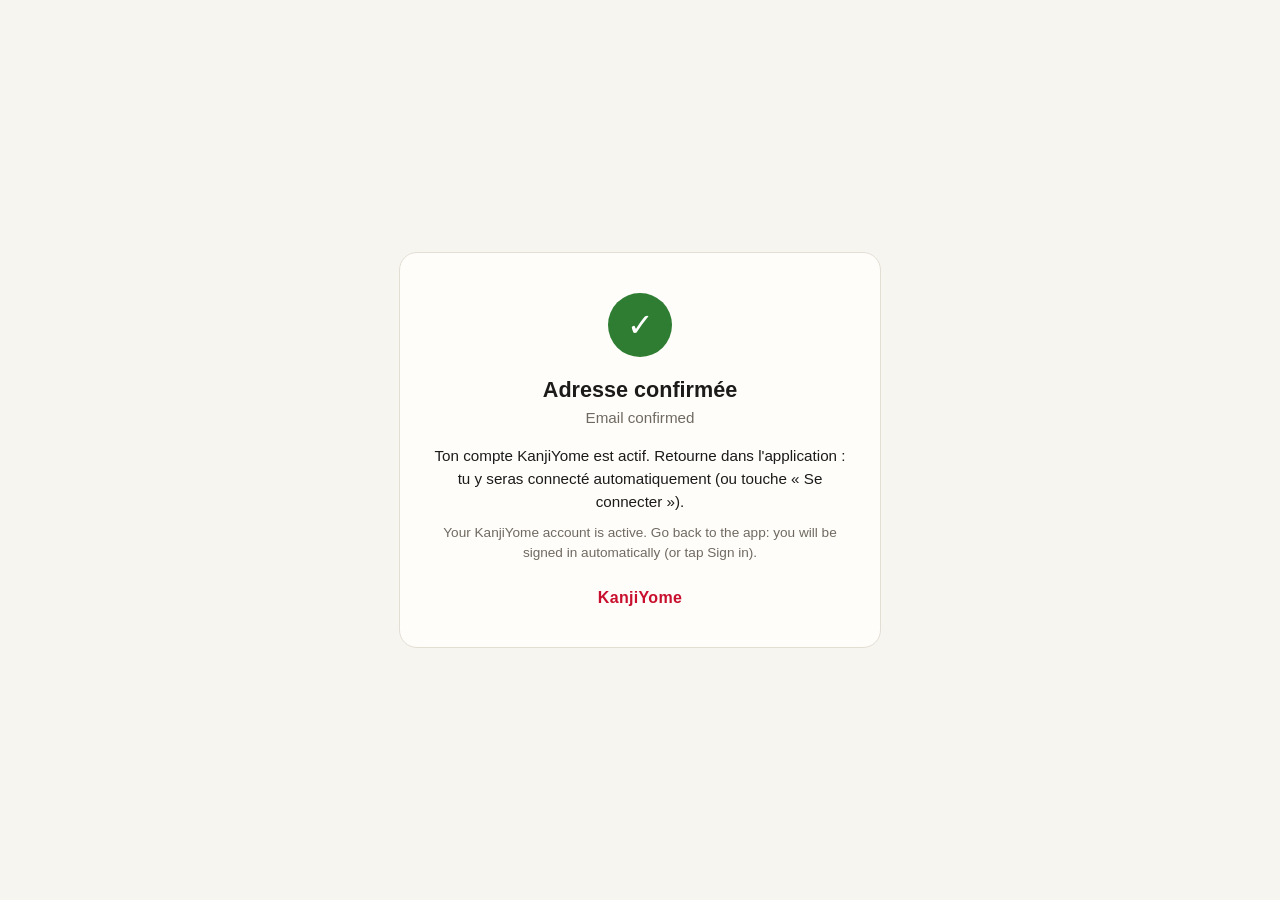
==== docs/confirmation.html @ f066d8e6 "Pages de service KanjiYome (confirmation d'e-mail, mot de passe oublie) Servies par GitHub Pages : l" ====
<!doctype html>
<html lang="fr">
<head>
<meta charset="utf-8">
<meta name="viewport" content="width=device-width, initial-scale=1">
<title>KanjiYome : adresse confirmée</title>
<style>
  body { margin:0; font-family:-apple-system,'Segoe UI',Roboto,sans-serif; background:#f7f5f0; color:#1c1b1a; display:flex; min-height:100vh; align-items:center; justify-content:center; }
  .card { max-width:26rem; margin:1.5rem; padding:2.5rem 2rem; background:#fffdfa; border:1px solid #e3ded4; border-radius:18px; text-align:center; }
  .mark { width:64px; height:64px; border-radius:50%; background:#2e7d32; color:#fff; font-size:2rem; line-height:64px; margin:0 auto 1.25rem; }
  h1 { font-size:1.35rem; margin:0 0 .4rem; }
  h2 { font-size:.95rem; font-weight:500; color:#6f6a61; margin:0 0 1.2rem; }
  p { font-size:.95rem; line-height:1.5; margin:.6rem 0; }
  .en { color:#6f6a61; font-size:.85rem; }
  .brand { margin-top:1.6rem; font-weight:700; color:#c8102e; letter-spacing:.02em; }
  .detail { color:#a33; font-size:.8rem; }
</style>
</head>
<body>
  <div class="card">
    <div class="mark" id="mark">&#10003;</div>
    <h1 id="t1">Adresse confirmée</h1>
    <h2 id="t2">Email confirmed</h2>
    <p id="b1">Ton compte KanjiYome est actif. Retourne dans l'application : tu y seras connecté automatiquement (ou touche « Se connecter »).</p>
    <p class="en" id="b2">Your KanjiYome account is active. Go back to the app: you will be signed in automatically (or tap Sign in).</p>
    <p class="detail" id="detail"></p>
    <div class="brand">KanjiYome</div>
  </div>
<script>
// Supabase renvoie les échecs en query (?error=...&error_description=...).
// Un succès met les jetons dans le FRAGMENT (invisible et inutile ici).
(function () {
  var q = new URLSearchParams(location.search);
  var err = q.get('error_description') || q.get('error');
  if (!err) return;
  document.getElementById('mark').innerHTML = '&#9888;';
  document.getElementById('mark').style.background = '#b26a00';
  document.getElementById('t1').textContent = 'Lien invalide ou expiré';
  document.getElementById('t2').textContent = 'Invalid or expired link';
  document.getElementById('b1').textContent =
    "Le lien de confirmation n'a pas pu être validé. Ouvre l'application et redemande un e-mail de confirmation.";
  document.getElementById('b2').textContent =
    'The confirmation link could not be validated. Open the app and request a new confirmation email.';
  document.getElementById('detail').textContent = String(err).slice(0, 200);
})();
</script>
</body>
</html>
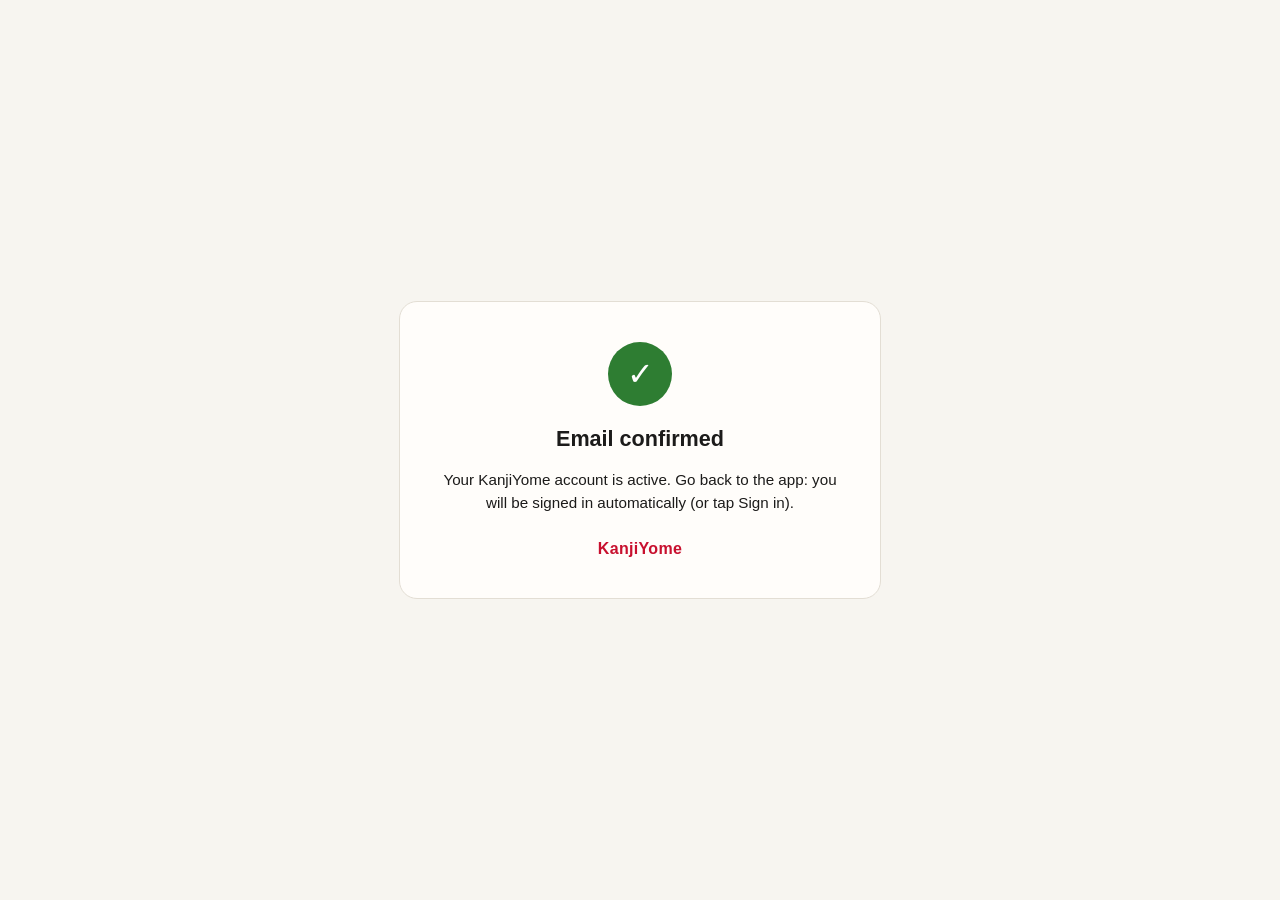
==== commit e5fc85f8: "Pages de service : langue adaptative (navigateur FR/EN au lieu de bilingue empile)" ====
--- a/docs/confirmation.html
+++ b/docs/confirmation.html
@@ -1,47 +1,65 @@
 <!doctype html>
-<html lang="fr">
+<html>
 <head>
 <meta charset="utf-8">
 <meta name="viewport" content="width=device-width, initial-scale=1">
-<title>KanjiYome : adresse confirmée</title>
+<title>KanjiYome</title>
 <style>
   body { margin:0; font-family:-apple-system,'Segoe UI',Roboto,sans-serif; background:#f7f5f0; color:#1c1b1a; display:flex; min-height:100vh; align-items:center; justify-content:center; }
   .card { max-width:26rem; margin:1.5rem; padding:2.5rem 2rem; background:#fffdfa; border:1px solid #e3ded4; border-radius:18px; text-align:center; }
   .mark { width:64px; height:64px; border-radius:50%; background:#2e7d32; color:#fff; font-size:2rem; line-height:64px; margin:0 auto 1.25rem; }
-  h1 { font-size:1.35rem; margin:0 0 .4rem; }
-  h2 { font-size:.95rem; font-weight:500; color:#6f6a61; margin:0 0 1.2rem; }
+  h1 { font-size:1.35rem; margin:0 0 1.1rem; }
   p { font-size:.95rem; line-height:1.5; margin:.6rem 0; }
-  .en { color:#6f6a61; font-size:.85rem; }
+  .detail { color:#a33; font-size:.8rem; }
   .brand { margin-top:1.6rem; font-weight:700; color:#c8102e; letter-spacing:.02em; }
-  .detail { color:#a33; font-size:.8rem; }
 </style>
 </head>
 <body>
   <div class="card">
     <div class="mark" id="mark">&#10003;</div>
-    <h1 id="t1">Adresse confirmée</h1>
-    <h2 id="t2">Email confirmed</h2>
-    <p id="b1">Ton compte KanjiYome est actif. Retourne dans l'application : tu y seras connecté automatiquement (ou touche « Se connecter »).</p>
-    <p class="en" id="b2">Your KanjiYome account is active. Go back to the app: you will be signed in automatically (or tap Sign in).</p>
+    <h1 id="title"></h1>
+    <p id="body"></p>
     <p class="detail" id="detail"></p>
     <div class="brand">KanjiYome</div>
   </div>
 <script>
-// Supabase renvoie les échecs en query (?error=...&error_description=...).
-// Un succès met les jetons dans le FRAGMENT (invisible et inutile ici).
+// Page de confirmation d'adresse (cible du lien d'inscription, via la
+// redirection 302 de l'Edge function email-confirmed). La langue suit celle
+// du NAVIGATEUR de la personne : français si l'appareil est en français,
+// anglais sinon (langue de base de l'app). Supabase renvoie les échecs en
+// query (?error=...&error_description=...) ; un succès met les jetons dans le
+// fragment (invisible et inutile ici).
 (function () {
+  var isFr = (navigator.language || 'en').toLowerCase().indexOf('fr') === 0;
+  var STR = {
+    fr: {
+      okTitle: 'Adresse confirmée',
+      okBody: "Ton compte KanjiYome est actif. Retourne dans l'application : tu y seras connecté automatiquement (ou touche « Se connecter »).",
+      errTitle: 'Lien invalide ou expiré',
+      errBody: "Le lien de confirmation n'a pas pu être validé. Ouvre l'application et redemande un e-mail de confirmation."
+    },
+    en: {
+      okTitle: 'Email confirmed',
+      okBody: 'Your KanjiYome account is active. Go back to the app: you will be signed in automatically (or tap Sign in).',
+      errTitle: 'Invalid or expired link',
+      errBody: 'The confirmation link could not be validated. Open the app and request a new confirmation email.'
+    }
+  };
+  var t = isFr ? STR.fr : STR.en;
+  document.documentElement.lang = isFr ? 'fr' : 'en';
   var q = new URLSearchParams(location.search);
   var err = q.get('error_description') || q.get('error');
-  if (!err) return;
-  document.getElementById('mark').innerHTML = '&#9888;';
-  document.getElementById('mark').style.background = '#b26a00';
-  document.getElementById('t1').textContent = 'Lien invalide ou expiré';
-  document.getElementById('t2').textContent = 'Invalid or expired link';
-  document.getElementById('b1').textContent =
-    "Le lien de confirmation n'a pas pu être validé. Ouvre l'application et redemande un e-mail de confirmation.";
-  document.getElementById('b2').textContent =
-    'The confirmation link could not be validated. Open the app and request a new confirmation email.';
-  document.getElementById('detail').textContent = String(err).slice(0, 200);
+  if (err) {
+    var m = document.getElementById('mark');
+    m.innerHTML = '&#9888;';
+    m.style.background = '#b26a00';
+    document.getElementById('title').textContent = t.errTitle;
+    document.getElementById('body').textContent = t.errBody;
+    document.getElementById('detail').textContent = String(err).slice(0, 200);
+  } else {
+    document.getElementById('title').textContent = t.okTitle;
+    document.getElementById('body').textContent = t.okBody;
+  }
 })();
 </script>
 </body>
